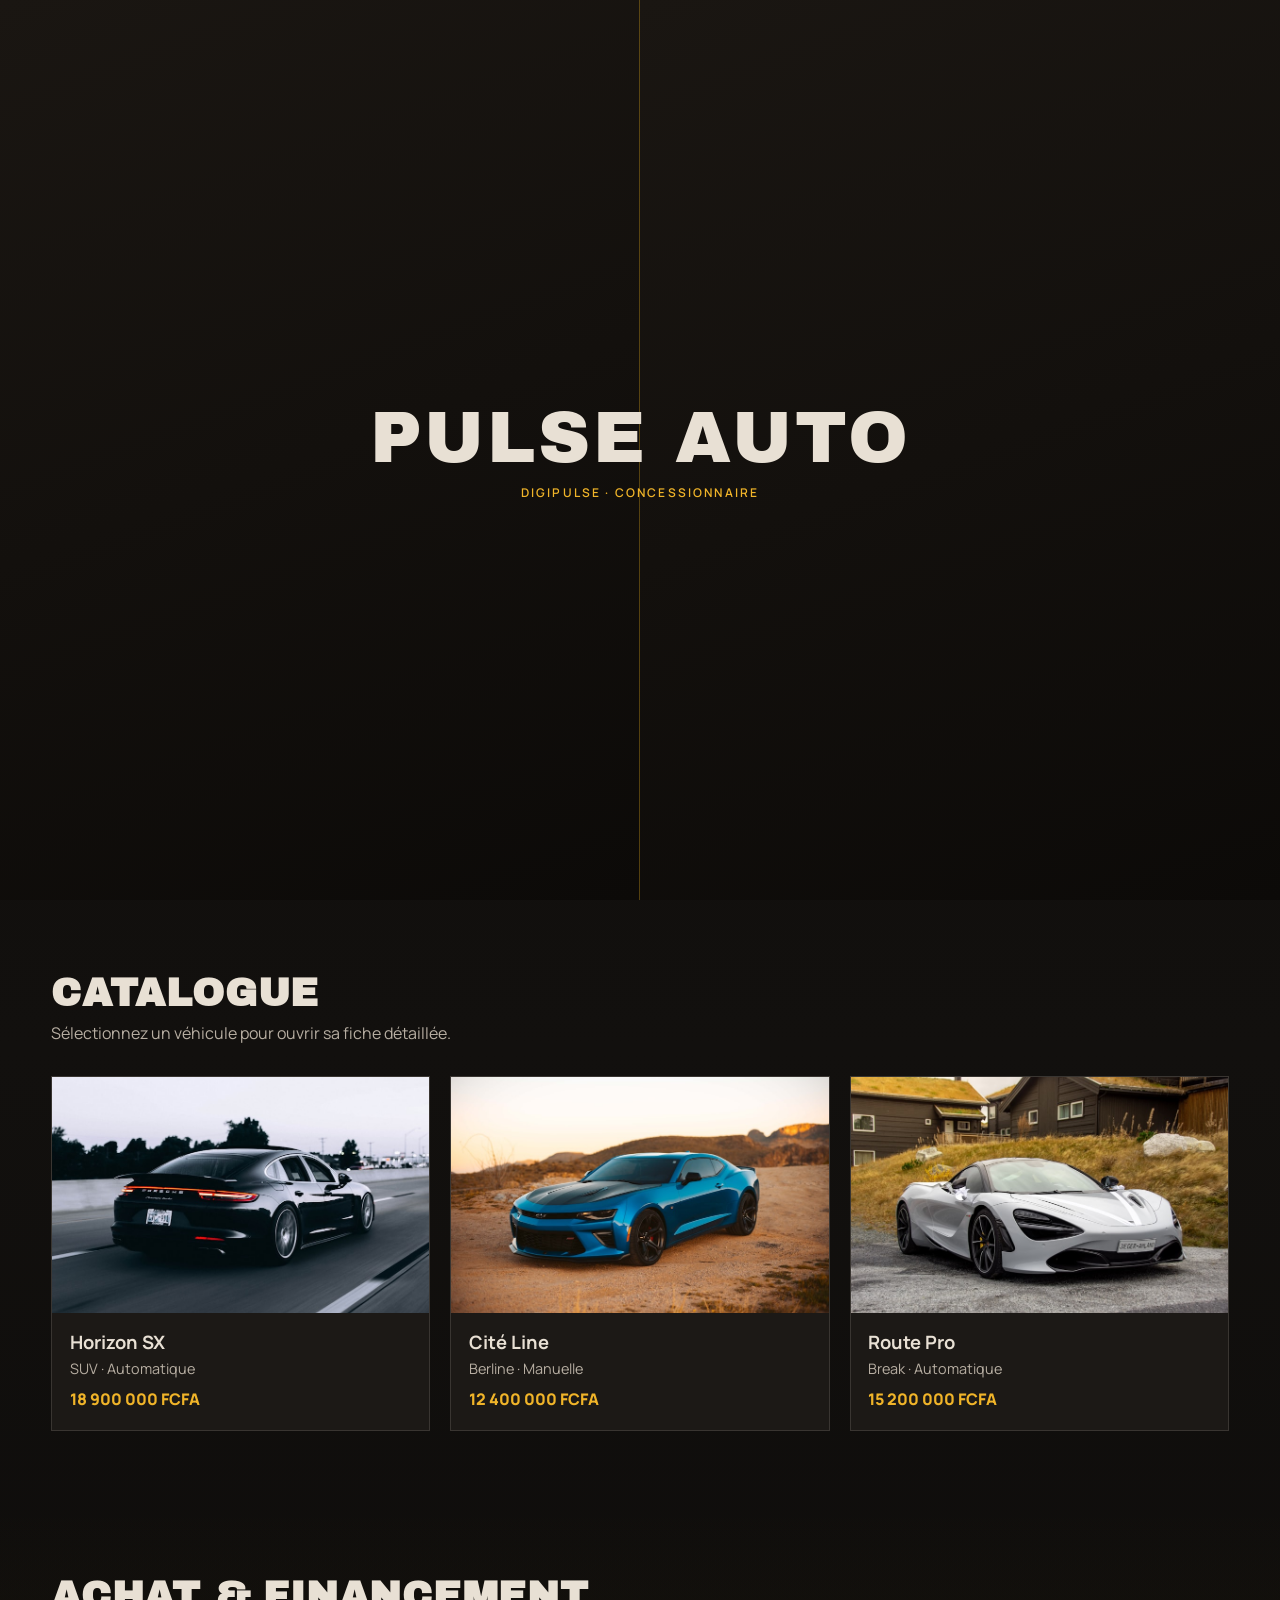
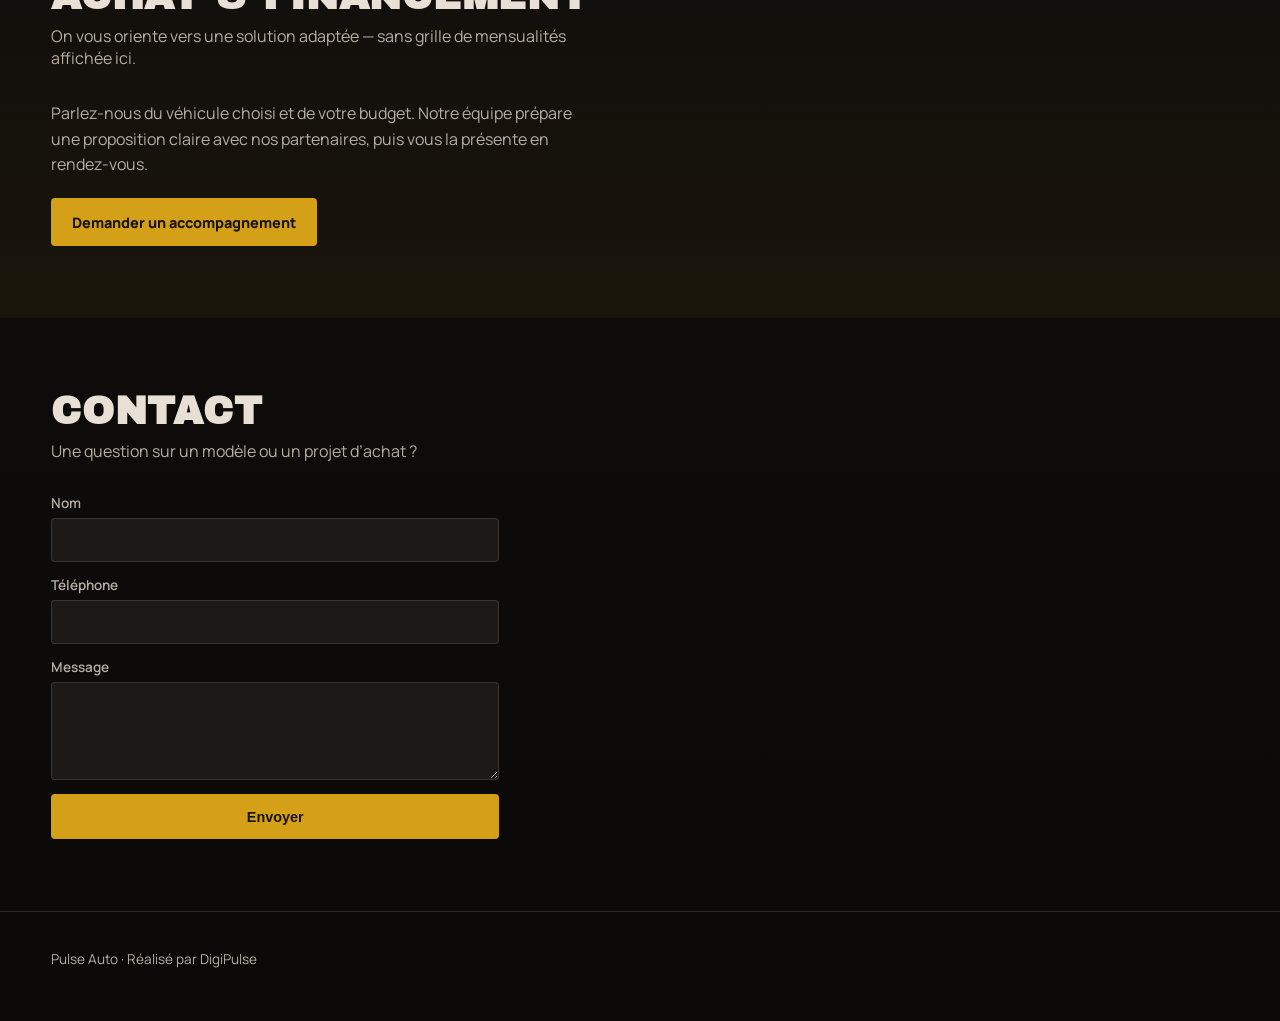
==== digipulse-site/concessionnaire/index.html @ a8eded5a "Serve Pulse Auto under digipulse-site/concessionnaire for Vercel. Move the dealership pages into the" ====
<!DOCTYPE html>
<html lang="fr">
<head>
  <meta charset="UTF-8">
  <meta name="viewport" content="width=device-width, initial-scale=1.0">
  <title>Pulse Auto — Concessionnaire DigiPulse</title>
  <meta name="description" content="Concessionnaire automobile DigiPulse : catalogue véhicules, achat et accompagnement financement.">
  <link rel="preconnect" href="https://fonts.googleapis.com">
  <link rel="preconnect" href="https://fonts.gstatic.com" crossorigin>
  <link href="https://fonts.googleapis.com/css2?family=Archivo+Black&family=Manrope:wght@400;500;600;700;800&display=swap" rel="stylesheet">
  <link rel="stylesheet" href="styles.css">
</head>
<body>
  <!-- Intro: panels hold, then split before disappearing (timing allongé) -->
  <div id="intro" class="intro" aria-hidden="true">
    <div class="intro-panel intro-panel--left"></div>
    <div class="intro-panel intro-panel--right"></div>
    <div class="intro-mark">
      <p class="intro-brand">Pulse Auto</p>
      <p class="intro-sub">DigiPulse · Concessionnaire</p>
    </div>
  </div>

  <header class="topbar">
    <a class="brand" href="#accueil">Pulse <span>Auto</span></a>
    <nav class="nav" aria-label="Navigation principale">
      <a href="#accueil">Accueil</a>
      <!-- Un seul bouton catalogue (plus de doublon Catalogue / Véhicule) -->
      <a href="#catalogue">Catalogue</a>
      <a href="#financement">Achat &amp; financement</a>
      <a href="#contact">Contact</a>
    </nav>
    <a class="nav-cta" href="#catalogue">Accès au catalogue</a>
    <button class="menu-toggle" type="button" aria-label="Menu" aria-expanded="false">
      <span></span><span></span>
    </button>
  </header>

  <main>
    <section id="accueil" class="hero">
      <div class="hero-media" aria-hidden="true">
        <img src="assets/hero-car.jpg" alt="" width="1600" height="945">
      </div>
      <div class="hero-copy">
        <p class="eyebrow">Pulse Auto</p>
        <h1>Le véhicule qui vous correspond, sans détour.</h1>
        <p class="lede">Parcourez le catalogue, ouvrez une fiche, et avancez vers l’achat avec un accompagnement clair.</p>
        <div class="hero-actions">
          <a class="btn btn-primary" href="#catalogue">Voir le catalogue</a>
          <a class="btn btn-ghost" href="#contact">Nous écrire</a>
        </div>
      </div>
    </section>

    <section id="catalogue" class="catalogue">
      <header class="section-head">
        <h2>Catalogue</h2>
        <p>Sélectionnez un véhicule pour ouvrir sa fiche détaillée.</p>
      </header>
      <div class="car-grid" role="list">
        <article class="car-card" role="listitem" tabindex="0" data-car="sport-suv"
          data-name="Horizon SX"
          data-price="18 900 000 FCFA"
          data-specs="SUV · Automatique · Essence"
          data-img="assets/car-1.jpg">
          <button type="button" class="car-hit" aria-label="Ouvrir la fiche Horizon SX">
            <img src="assets/car-1.jpg" alt="Horizon SX, SUV sombre">
            <div class="car-meta">
              <h3>Horizon SX</h3>
              <p>SUV · Automatique</p>
              <span class="price">18 900 000 FCFA</span>
            </div>
          </button>
        </article>
        <article class="car-card" role="listitem" tabindex="0" data-car="city-sedan"
          data-name="Cité Line"
          data-price="12 400 000 FCFA"
          data-specs="Berline · Manuelle · Essence"
          data-img="assets/car-2.jpg">
          <button type="button" class="car-hit" aria-label="Ouvrir la fiche Cité Line">
            <img src="assets/car-2.jpg" alt="Cité Line, berline rouge">
            <div class="car-meta">
              <h3>Cité Line</h3>
              <p>Berline · Manuelle</p>
              <span class="price">12 400 000 FCFA</span>
            </div>
          </button>
        </article>
        <article class="car-card" role="listitem" tabindex="0" data-car="touring"
          data-name="Route Pro"
          data-price="15 200 000 FCFA"
          data-specs="Break · Automatique · Diesel"
          data-img="assets/car-3.jpg">
          <button type="button" class="car-hit" aria-label="Ouvrir la fiche Route Pro">
            <img src="assets/car-3.jpg" alt="Route Pro, break gris">
            <div class="car-meta">
              <h3>Route Pro</h3>
              <p>Break · Automatique</p>
              <span class="price">15 200 000 FCFA</span>
            </div>
          </button>
        </article>
      </div>
    </section>

    <!-- Pas de grille / tableau de mensualité : accompagnement uniquement -->
    <section id="financement" class="finance">
      <header class="section-head">
        <h2>Achat &amp; financement</h2>
        <p>On vous oriente vers une solution adaptée — sans grille de mensualités affichée ici.</p>
      </header>
      <div class="finance-copy">
        <p>Parlez-nous du véhicule choisi et de votre budget. Notre équipe prépare une proposition claire avec nos partenaires, puis vous la présente en rendez-vous.</p>
        <a class="btn btn-primary" href="#contact">Demander un accompagnement</a>
      </div>
    </section>

    <section id="contact" class="contact">
      <header class="section-head">
        <h2>Contact</h2>
        <p>Une question sur un modèle ou un projet d’achat ?</p>
      </header>
      <form class="contact-form" action="#" method="post">
        <label>Nom<input name="nom" type="text" required autocomplete="name"></label>
        <label>Téléphone<input name="tel" type="tel" required autocomplete="tel"></label>
        <label>Message<textarea name="message" rows="4" required></textarea></label>
        <button class="btn btn-primary" type="submit">Envoyer</button>
      </form>
    </section>
  </main>

  <footer class="footer">
    <p>Pulse Auto · Réalisé par DigiPulse</p>
  </footer>

  <!-- Fiche véhicule (ouverte au clic sur la voiture) -->
  <dialog id="car-dialog" class="car-dialog">
    <form method="dialog" class="car-dialog-inner">
      <button type="submit" class="dialog-close" aria-label="Fermer">×</button>
      <img id="dialog-img" src="" alt="">
      <div class="dialog-body">
        <h2 id="dialog-name"></h2>
        <p id="dialog-specs"></p>
        <p class="price" id="dialog-price"></p>
        <a class="btn btn-primary" href="#contact">Réserver un essai</a>
      </div>
    </form>
  </dialog>

  <script src="script.js"></script>
</body>
</html>
---- digipulse-site/concessionnaire/styles.css ----
:root {
  --ink: #12100e;
  --panel: #1c1916;
  --sand: #e8e0d4;
  --muted: #b7aea2;
  --amber: #d4a017;
  --amber-hot: #f0b429;
  --line: rgba(232, 224, 212, 0.14);
  --font-display: "Archivo Black", "Arial Black", sans-serif;
  --font-body: "Manrope", "Segoe UI", sans-serif;
  color-scheme: dark;
}

*,
*::before,
*::after {
  box-sizing: border-box;
}

html {
  scroll-behavior: smooth;
}

body {
  margin: 0;
  min-width: 320px;
  color: var(--sand);
  font-family: var(--font-body);
  background:
    radial-gradient(ellipse 80% 50% at 70% 0%, rgba(212, 160, 23, 0.16), transparent 55%),
    linear-gradient(180deg, #0e0c0a 0%, var(--ink) 40%, #0a0908 100%);
}

body.intro-active {
  overflow: hidden;
}

a {
  color: inherit;
  text-decoration: none;
}

img {
  display: block;
  max-width: 100%;
}

/* —— Intro split (temps allongé) —— */
.intro {
  position: fixed;
  inset: 0;
  z-index: 100;
  pointer-events: none;
}

.intro-panel {
  position: absolute;
  top: 0;
  bottom: 0;
  width: 50%;
  background:
    linear-gradient(160deg, #1a1612 0%, #0c0a08 100%);
  transition: transform 1.4s cubic-bezier(0.77, 0, 0.18, 1);
}

.intro-panel--left {
  left: 0;
  border-right: 1px solid rgba(212, 160, 23, 0.35);
}

.intro-panel--right {
  right: 0;
}

.intro-mark {
  position: absolute;
  inset: 0;
  display: grid;
  place-content: center;
  text-align: center;
  z-index: 2;
  transition: opacity 0.45s ease, transform 0.45s ease;
}

.intro-brand {
  margin: 0;
  font-family: var(--font-display);
  font-size: clamp(2.4rem, 8vw, 4.5rem);
  letter-spacing: 0.04em;
  text-transform: uppercase;
}

.intro-sub {
  margin: 0.4rem 0 0;
  color: var(--amber-hot);
  font-weight: 600;
  letter-spacing: 0.18em;
  text-transform: uppercase;
  font-size: 0.75rem;
}

.intro.is-splitting .intro-panel--left {
  transform: translateX(-105%);
}

.intro.is-splitting .intro-panel--right {
  transform: translateX(105%);
}

.intro.is-splitting .intro-mark {
  opacity: 0;
  transform: scale(0.96);
}

.intro.is-gone {
  visibility: hidden;
}

/* —— Topbar —— */
.topbar {
  position: fixed;
  inset: 0 0 auto;
  z-index: 40;
  display: flex;
  align-items: center;
  justify-content: space-between;
  gap: 1rem;
  height: 72px;
  padding: 0 clamp(1rem, 4vw, 3.5rem);
  background: rgba(14, 12, 10, 0.82);
  backdrop-filter: blur(14px);
  border-bottom: 1px solid var(--line);
}

.brand {
  font-family: var(--font-display);
  font-size: 1.15rem;
  letter-spacing: 0.06em;
  text-transform: uppercase;
}

.brand span {
  color: var(--amber-hot);
}

.nav {
  display: none;
  gap: 1.6rem;
  font-size: 0.88rem;
  font-weight: 600;
}

.nav a {
  color: var(--muted);
  transition: color 0.2s ease;
}

.nav a:hover,
.nav a:focus-visible {
  color: var(--sand);
}

.nav-cta {
  display: none;
  padding: 0.55rem 1rem;
  border-radius: 4px;
  background: var(--amber);
  color: #1a1408;
  font-weight: 800;
  font-size: 0.82rem;
}

.menu-toggle {
  display: grid;
  gap: 6px;
  width: 42px;
  height: 42px;
  place-content: center;
  border: 1px solid var(--line);
  background: transparent;
  cursor: pointer;
}

.menu-toggle span {
  display: block;
  width: 18px;
  height: 2px;
  background: var(--sand);
}

body.menu-open .nav {
  display: flex;
  flex-direction: column;
  position: absolute;
  top: 72px;
  left: 0;
  right: 0;
  padding: 1.25rem clamp(1rem, 4vw, 3.5rem) 1.5rem;
  background: var(--panel);
  border-bottom: 1px solid var(--line);
}

@media (min-width: 860px) {
  .nav {
    display: flex;
  }

  .nav-cta {
    display: inline-flex;
  }

  .menu-toggle {
    display: none;
  }
}

/* —— Hero —— */
.hero {
  position: relative;
  min-height: 100vh;
  display: grid;
  align-items: end;
  padding: 0;
}

.hero-media {
  position: absolute;
  inset: 0;
  z-index: 0;
}

.hero-media img {
  width: 100%;
  height: 100%;
  object-fit: cover;
}

.hero-media::after {
  content: "";
  position: absolute;
  inset: 0;
  background:
    linear-gradient(90deg, rgba(10, 9, 8, 0.88) 0%, rgba(10, 9, 8, 0.45) 55%, rgba(10, 9, 8, 0.2) 100%),
    linear-gradient(0deg, rgba(10, 9, 8, 0.9) 0%, transparent 45%);
}

.hero-copy {
  position: relative;
  z-index: 1;
  max-width: 36rem;
  padding: clamp(5.5rem, 14vh, 8rem) clamp(1rem, 4vw, 3.5rem) clamp(3rem, 8vh, 5rem);
}

.eyebrow {
  margin: 0 0 0.75rem;
  font-family: var(--font-display);
  font-size: clamp(1.6rem, 5vw, 2.4rem);
  letter-spacing: 0.04em;
  text-transform: uppercase;
  color: var(--amber-hot);
}

.hero h1 {
  margin: 0;
  font-family: var(--font-display);
  font-size: clamp(1.85rem, 5.5vw, 3.1rem);
  line-height: 1.05;
  letter-spacing: 0.01em;
  text-transform: uppercase;
}

.lede {
  margin: 1rem 0 1.6rem;
  color: var(--muted);
  font-size: 1.05rem;
  line-height: 1.55;
  max-width: 32rem;
}

.hero-actions {
  display: flex;
  flex-wrap: wrap;
  gap: 0.75rem;
}

.btn {
  display: inline-flex;
  align-items: center;
  justify-content: center;
  padding: 0.85rem 1.25rem;
  border-radius: 4px;
  border: 1px solid transparent;
  font-weight: 800;
  font-size: 0.9rem;
  cursor: pointer;
  transition: transform 0.18s ease, background 0.18s ease, border-color 0.18s ease;
}

.btn:hover,
.btn:focus-visible {
  transform: translateY(-1px);
}

.btn-primary {
  background: var(--amber);
  color: #1a1408;
}

.btn-primary:hover {
  background: var(--amber-hot);
}

.btn-ghost {
  border-color: var(--line);
  background: transparent;
  color: var(--sand);
}

/* —— Sections —— */
.catalogue,
.finance,
.contact {
  padding: clamp(3.5rem, 8vh, 5.5rem) clamp(1rem, 4vw, 3.5rem);
}

.section-head {
  max-width: 36rem;
  margin-bottom: 2rem;
}

.section-head h2 {
  margin: 0 0 0.5rem;
  font-family: var(--font-display);
  font-size: clamp(1.7rem, 4vw, 2.4rem);
  text-transform: uppercase;
  letter-spacing: 0.02em;
}

.section-head p {
  margin: 0;
  color: var(--muted);
}

.car-grid {
  display: grid;
  gap: 1.25rem;
  grid-template-columns: 1fr;
}

@media (min-width: 720px) {
  .car-grid {
    grid-template-columns: repeat(3, 1fr);
  }
}

.car-card {
  background: var(--panel);
  border: 1px solid var(--line);
  overflow: hidden;
}

.car-hit {
  display: block;
  width: 100%;
  padding: 0;
  border: 0;
  background: transparent;
  color: inherit;
  text-align: left;
  cursor: pointer;
  font: inherit;
}

.car-hit img {
  width: 100%;
  aspect-ratio: 16 / 10;
  object-fit: cover;
  transition: transform 0.45s ease;
}

.car-hit:hover img,
.car-hit:focus-visible img {
  transform: scale(1.04);
}

.car-meta {
  padding: 1rem 1.1rem 1.25rem;
}

.car-meta h3 {
  margin: 0 0 0.25rem;
  font-size: 1.15rem;
}

.car-meta p {
  margin: 0 0 0.65rem;
  color: var(--muted);
  font-size: 0.9rem;
}

.price {
  color: var(--amber-hot);
  font-weight: 800;
}

.finance {
  background: linear-gradient(180deg, transparent, rgba(212, 160, 23, 0.06));
}

.finance-copy {
  max-width: 34rem;
}

.finance-copy p {
  color: var(--muted);
  line-height: 1.6;
  margin: 0 0 1.25rem;
}

.contact-form {
  display: grid;
  gap: 0.9rem;
  max-width: 28rem;
}

.contact-form label {
  display: grid;
  gap: 0.35rem;
  font-size: 0.85rem;
  font-weight: 600;
  color: var(--muted);
}

.contact-form input,
.contact-form textarea {
  padding: 0.75rem 0.85rem;
  border: 1px solid var(--line);
  border-radius: 4px;
  background: var(--panel);
  color: var(--sand);
  font: inherit;
}

.footer {
  padding: 1.5rem clamp(1rem, 4vw, 3.5rem) 2.5rem;
  border-top: 1px solid var(--line);
  color: var(--muted);
  font-size: 0.85rem;
}

/* —— Dialog fiche voiture —— */
.car-dialog {
  border: 1px solid var(--line);
  border-radius: 8px;
  padding: 0;
  max-width: min(560px, calc(100vw - 2rem));
  background: var(--panel);
  color: var(--sand);
}

.car-dialog::backdrop {
  background: rgba(6, 5, 4, 0.72);
}

.car-dialog-inner {
  margin: 0;
  position: relative;
}

.dialog-close {
  position: absolute;
  top: 0.5rem;
  right: 0.6rem;
  z-index: 2;
  width: 2.25rem;
  height: 2.25rem;
  border: 0;
  border-radius: 999px;
  background: rgba(0, 0, 0, 0.55);
  color: #fff;
  font-size: 1.4rem;
  cursor: pointer;
}

.car-dialog img {
  width: 100%;
  aspect-ratio: 16 / 10;
  object-fit: cover;
}

.dialog-body {
  padding: 1.15rem 1.25rem 1.4rem;
}

.dialog-body h2 {
  margin: 0 0 0.35rem;
  font-family: var(--font-display);
  text-transform: uppercase;
  letter-spacing: 0.02em;
}

.dialog-body p {
  margin: 0 0 0.5rem;
  color: var(--muted);
}

.dialog-body .btn {
  margin-top: 0.75rem;
}

@media (prefers-reduced-motion: reduce) {
  .intro-panel,
  .intro-mark,
  .car-hit img,
  .btn {
    transition: none !important;
  }
}
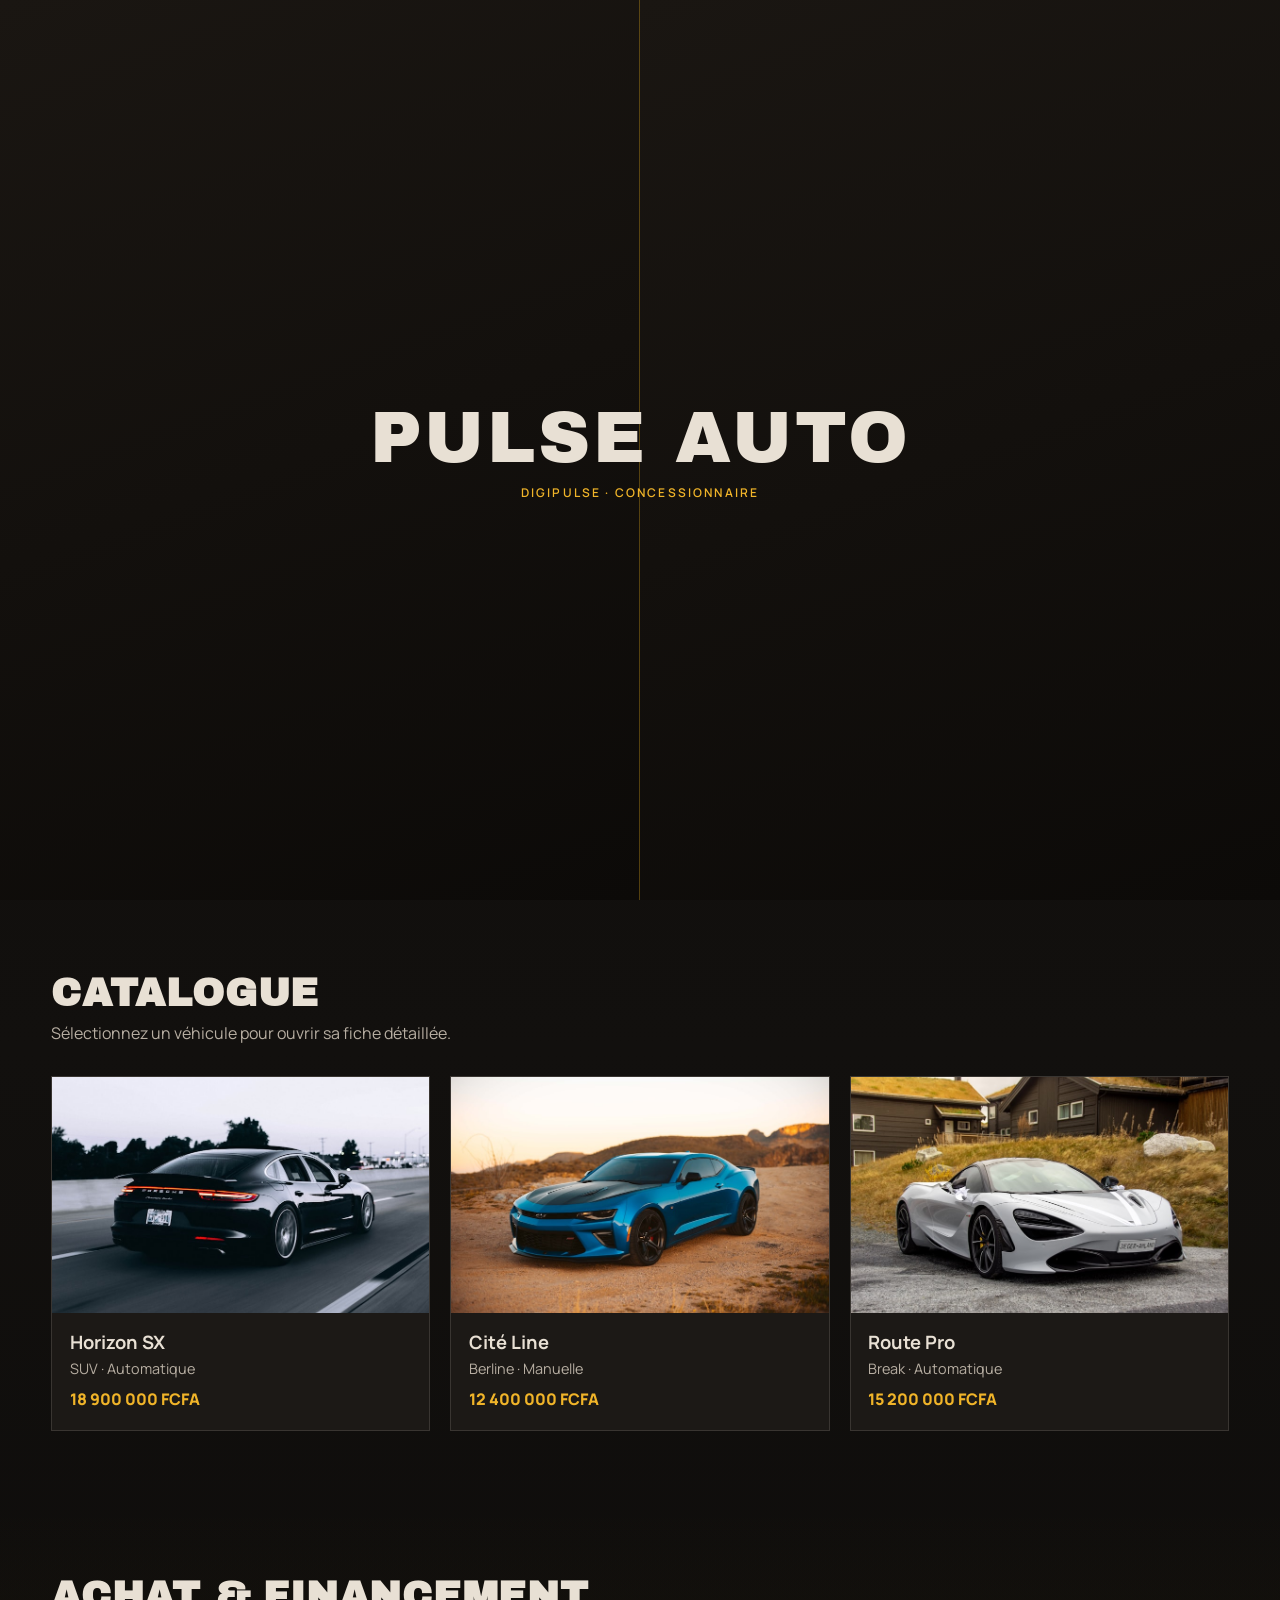
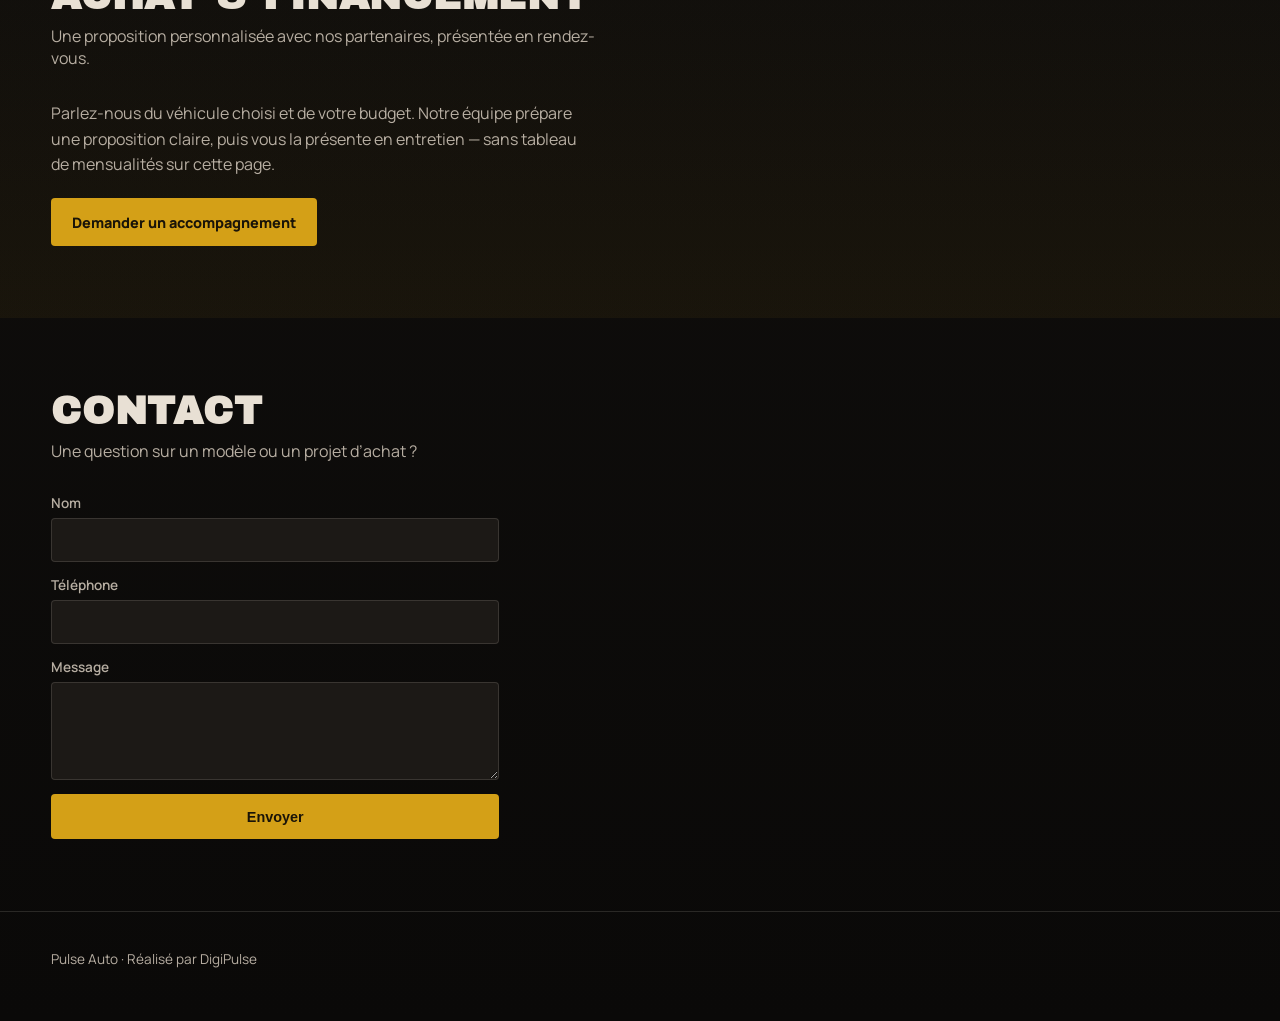
==== commit f84e54f0: "Add DigiPulse Pulse Auto dealership with the four UI fixes. Single Catalogue nav (no Véhicule / Accè" ====
--- a/digipulse-site/concessionnaire/index.html
+++ b/digipulse-site/concessionnaire/index.html
@@ -25,12 +25,11 @@
     <a class="brand" href="#accueil">Pulse <span>Auto</span></a>
     <nav class="nav" aria-label="Navigation principale">
       <a href="#accueil">Accueil</a>
-      <!-- Un seul bouton catalogue (plus de doublon Catalogue / Véhicule) -->
+      <!-- Un seul accès catalogue (plus de doublon Catalogue / Véhicule / Accès au catalogue) -->
       <a href="#catalogue">Catalogue</a>
       <a href="#financement">Achat &amp; financement</a>
       <a href="#contact">Contact</a>
     </nav>
-    <a class="nav-cta" href="#catalogue">Accès au catalogue</a>
     <button class="menu-toggle" type="button" aria-label="Menu" aria-expanded="false">
       <span></span><span></span>
     </button>
@@ -38,9 +37,17 @@
 
   <main>
     <section id="accueil" class="hero">
-      <div class="hero-media" aria-hidden="true">
-        <img src="assets/hero-car.jpg" alt="" width="1600" height="945">
-      </div>
+      <button
+        type="button"
+        class="hero-media hero-car-hit"
+        data-name="Horizon SX"
+        data-price="18 900 000 FCFA"
+        data-specs="SUV · Automatique · Essence · Modèle à la une"
+        data-img="assets/hero-car.jpg"
+        aria-label="Ouvrir la fiche du véhicule à la une"
+      >
+        <img src="assets/hero-car.jpg" alt="Véhicule à la une Pulse Auto" width="1600" height="945">
+      </button>
       <div class="hero-copy">
         <p class="eyebrow">Pulse Auto</p>
         <h1>Le véhicule qui vous correspond, sans détour.</h1>
@@ -103,14 +110,14 @@
       </div>
     </section>
 
-    <!-- Pas de grille / tableau de mensualité : accompagnement uniquement -->
+    <!-- Financement : accompagnement seulement (pas de grille / tableau de mensualité) -->
     <section id="financement" class="finance">
       <header class="section-head">
         <h2>Achat &amp; financement</h2>
-        <p>On vous oriente vers une solution adaptée — sans grille de mensualités affichée ici.</p>
+        <p>Une proposition personnalisée avec nos partenaires, présentée en rendez-vous.</p>
       </header>
       <div class="finance-copy">
-        <p>Parlez-nous du véhicule choisi et de votre budget. Notre équipe prépare une proposition claire avec nos partenaires, puis vous la présente en rendez-vous.</p>
+        <p>Parlez-nous du véhicule choisi et de votre budget. Notre équipe prépare une proposition claire, puis vous la présente en entretien — sans tableau de mensualités sur cette page.</p>
         <a class="btn btn-primary" href="#contact">Demander un accompagnement</a>
       </div>
     </section>
--- a/digipulse-site/concessionnaire/styles.css
+++ b/digipulse-site/concessionnaire/styles.css
@@ -60,7 +60,7 @@
   width: 50%;
   background:
     linear-gradient(160deg, #1a1612 0%, #0c0a08 100%);
-  transition: transform 1.4s cubic-bezier(0.77, 0, 0.18, 1);
+  transition: transform 1.8s cubic-bezier(0.77, 0, 0.18, 1);
 }
 
 .intro-panel--left {
@@ -160,16 +160,6 @@
   color: var(--sand);
 }
 
-.nav-cta {
-  display: none;
-  padding: 0.55rem 1rem;
-  border-radius: 4px;
-  background: var(--amber);
-  color: #1a1408;
-  font-weight: 800;
-  font-size: 0.82rem;
-}
-
 .menu-toggle {
   display: grid;
   gap: 6px;
@@ -205,10 +195,6 @@
     display: flex;
   }
 
-  .nav-cta {
-    display: inline-flex;
-  }
-
   .menu-toggle {
     display: none;
   }
@@ -227,12 +213,22 @@
   position: absolute;
   inset: 0;
   z-index: 0;
+  padding: 0;
+  border: 0;
+  background: transparent;
+  cursor: pointer;
 }
 
 .hero-media img {
   width: 100%;
   height: 100%;
   object-fit: cover;
+  transition: transform 0.6s ease;
+}
+
+.hero-media:hover img,
+.hero-media:focus-visible img {
+  transform: scale(1.02);
 }
 
 .hero-media::after {
@@ -242,6 +238,7 @@
   background:
     linear-gradient(90deg, rgba(10, 9, 8, 0.88) 0%, rgba(10, 9, 8, 0.45) 55%, rgba(10, 9, 8, 0.2) 100%),
     linear-gradient(0deg, rgba(10, 9, 8, 0.9) 0%, transparent 45%);
+  pointer-events: none;
 }
 
 .hero-copy {
